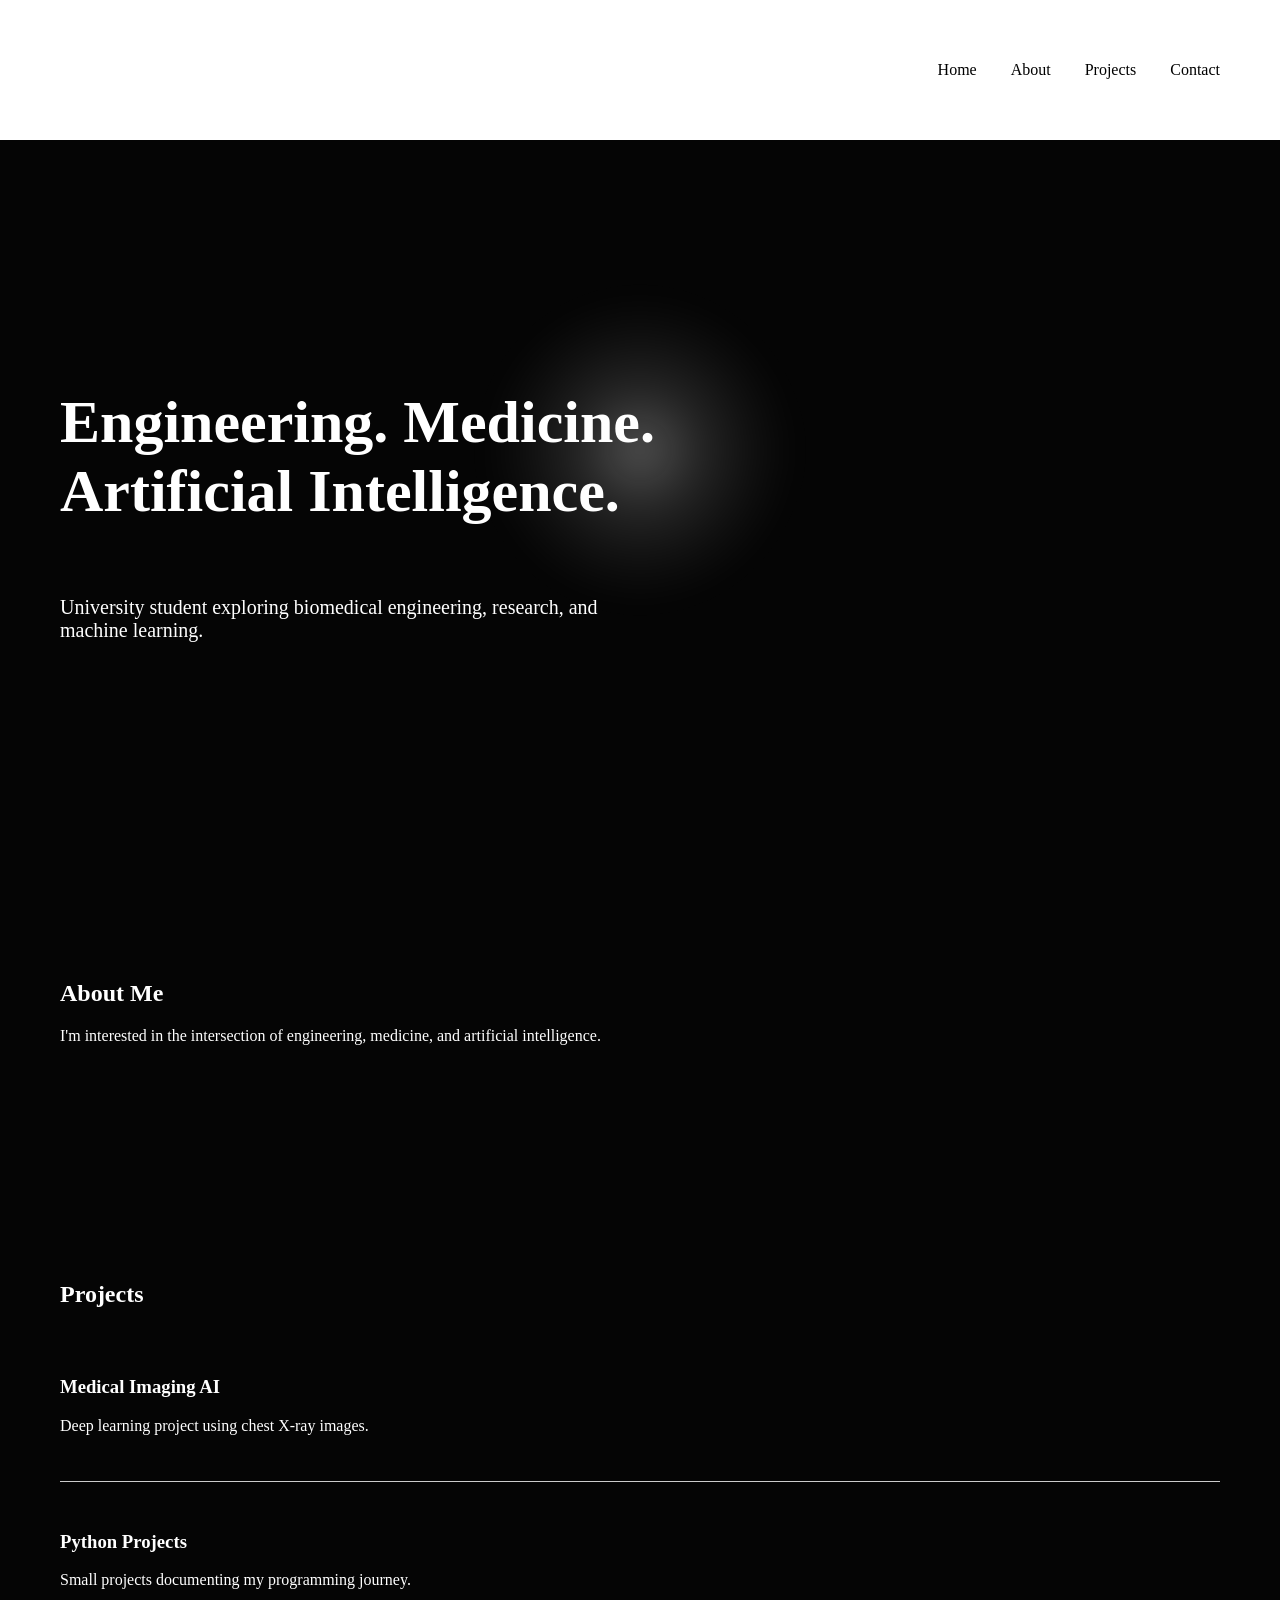
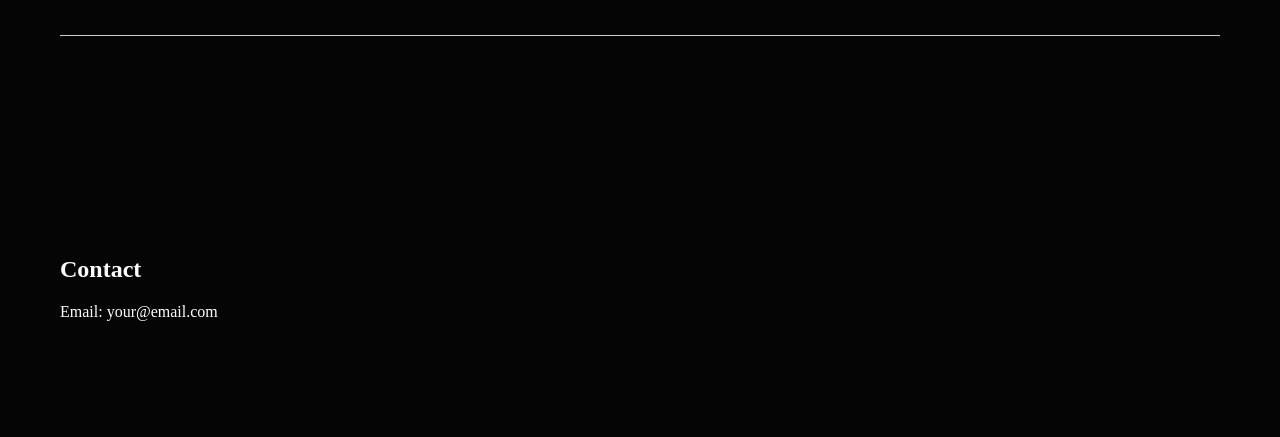
==== index.html @ ec8808eb "light" ====
<!DOCTYPE html>

<html lang="en">

<head>
    <meta charset="UTF-8">
    <!-- ensures your text, including special characters and emojis, renders correctly in all browsers. -->
    <meta name="viewport" content="width=device-width, initial-scale=1.0">
    <!-- tells the browser to scale the page properly on mobile devices. -->
    <title>Marc Lopez</title>

    <link rel="stylesheet" href="../css/style.css">
</head>

<body>

    <header>
        <h1>Marc Lopez</h1>
        <nav>
            <a href="/">Home</a>
            <a href="/webpages/about.html">About</a>
            <a href="#projects">Projects</a>
            <a href="#contact">Contact</a>
        </nav>
    </header>

    <main>
        <div class="cursor-light">
            
        </div>
        <section class="hero">
            <h2>Engineering. Medicine. Artificial Intelligence.</h2>

            <p>
                University student exploring biomedical engineering,
                research, and machine learning.
            </p>
        </section>

        <section id="about">
            <h2>About Me</h2>

            <p>
                I'm interested in the intersection of engineering,
                medicine, and artificial intelligence.
            </p>
        </section>

        <section id="projects">
            <h2>Projects</h2>

            <div class="project">
                <h3>Medical Imaging AI</h3>
                <p>Deep learning project using chest X-ray images.</p>
            </div>

            <div class="project">
                <h3>Python Projects</h3>
                <p>Small projects documenting my programming journey.</p>
            </div>

        </section>

        <section id="contact">
            <h2>Contact</h2>

            <p>Email: your@email.com</p>
        </section>

    </main>
    <script src="js-scripts/main.js"></script>
</body>
</html>
---- css/style.css ----
header, main, footer {
    position: relative;
    z-index: 1;
}

body {
    min-height: 100vh;
    margin: 0;
    background-color: #050505;
    color: white;
    overflow-x: hidden;
}

header {
    display: flex;
    justify-content: space-between;
    align-items: center;

    padding: 30px 60px;

    background-color: white;
}

nav a {
    margin-left: 30px;

    color: black;
    text-decoration: none;
}

.hero {
    min-height: 80vh;

    display: flex;
    flex-direction: column;
    justify-content: center;

    padding: 0 60px;
}

.hero h2 {
    font-size: 60px;

    max-width: 800px;
}

.hero p {
    font-size: 20px;

    max-width: 600px;
}

section {
    padding: 100px 60px;
}

.project {
    padding: 30px 0;

    border-bottom: 1px solid #ccc;
}

.cursor-light {
    position: fixed;
    top: 0;
    left: 0;

    width: 300px;
    height: 300px;
    border-radius: 50%;

    background: radial-gradient(
        circle,
        rgba(255, 255, 255, 0.3) 0%,
        rgba(255, 255, 255, 0.12) 30%,
        rgba(255, 255, 255, 0.04) 55%,
        transparent 75%
    );

    filter: blur(15px);

    /* Centers the circle on the cursor */
    transform: translate(-50%, -50%);

    /* Prevents it from blocking buttons and links */
    pointer-events: none;

    z-index: 0;

    animation: pulse-light 2.5s ease-in-out infinite;
}

@keyframes pulse-light {
    0%,
    100% {
        opacity: 0.65;
        scale: 0.9;
    }

    50% {
        opacity: 1;
        scale: 1.15;
    }
}
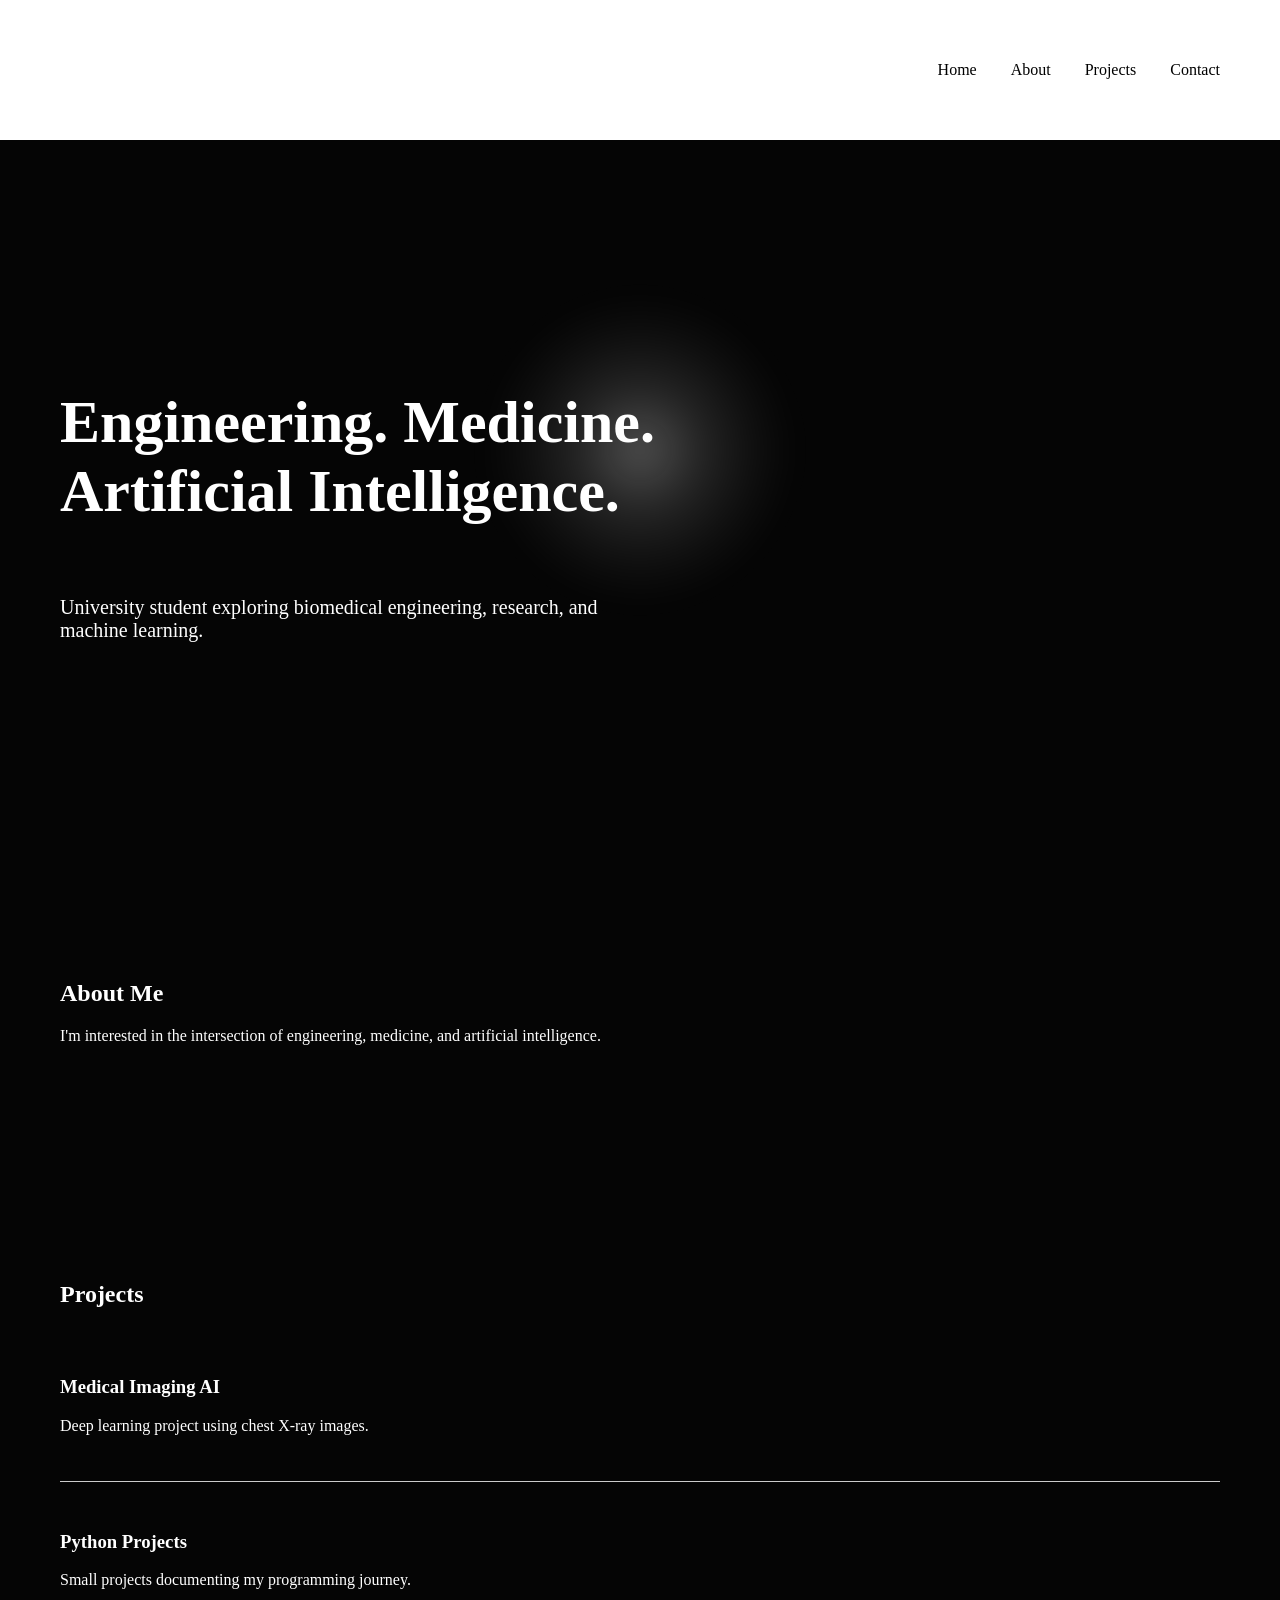
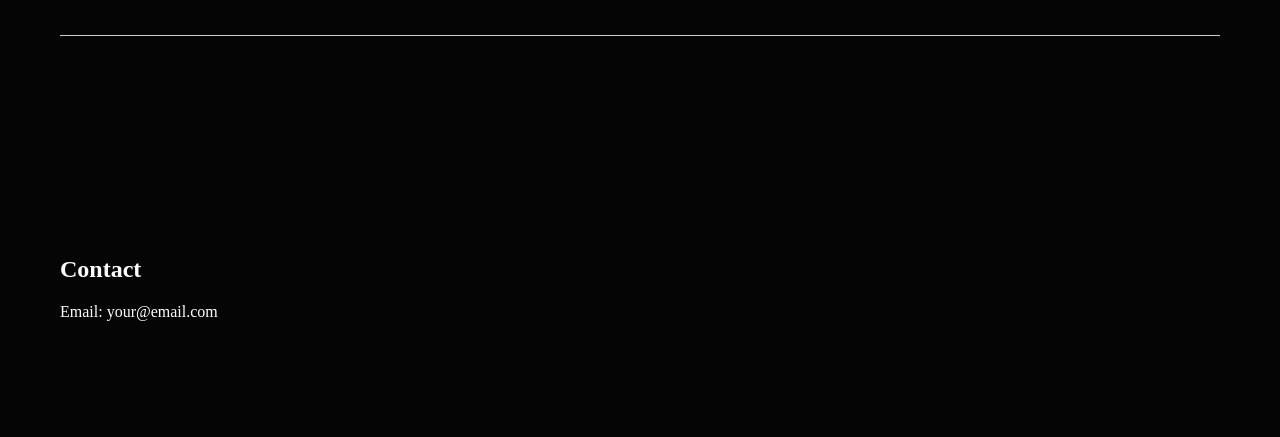
==== commit 971f7189: "test" ====
--- a/index.html
+++ b/index.html
@@ -13,7 +13,7 @@
 </head>
 
 <body>
-
+    <div class="cursor-light"></div>
     <header>
         <h1>Marc Lopez</h1>
         <nav>
@@ -25,9 +25,7 @@
     </header>
 
     <main>
-        <div class="cursor-light">
-            
-        </div>
+        
         <section class="hero">
             <h2>Engineering. Medicine. Artificial Intelligence.</h2>
 
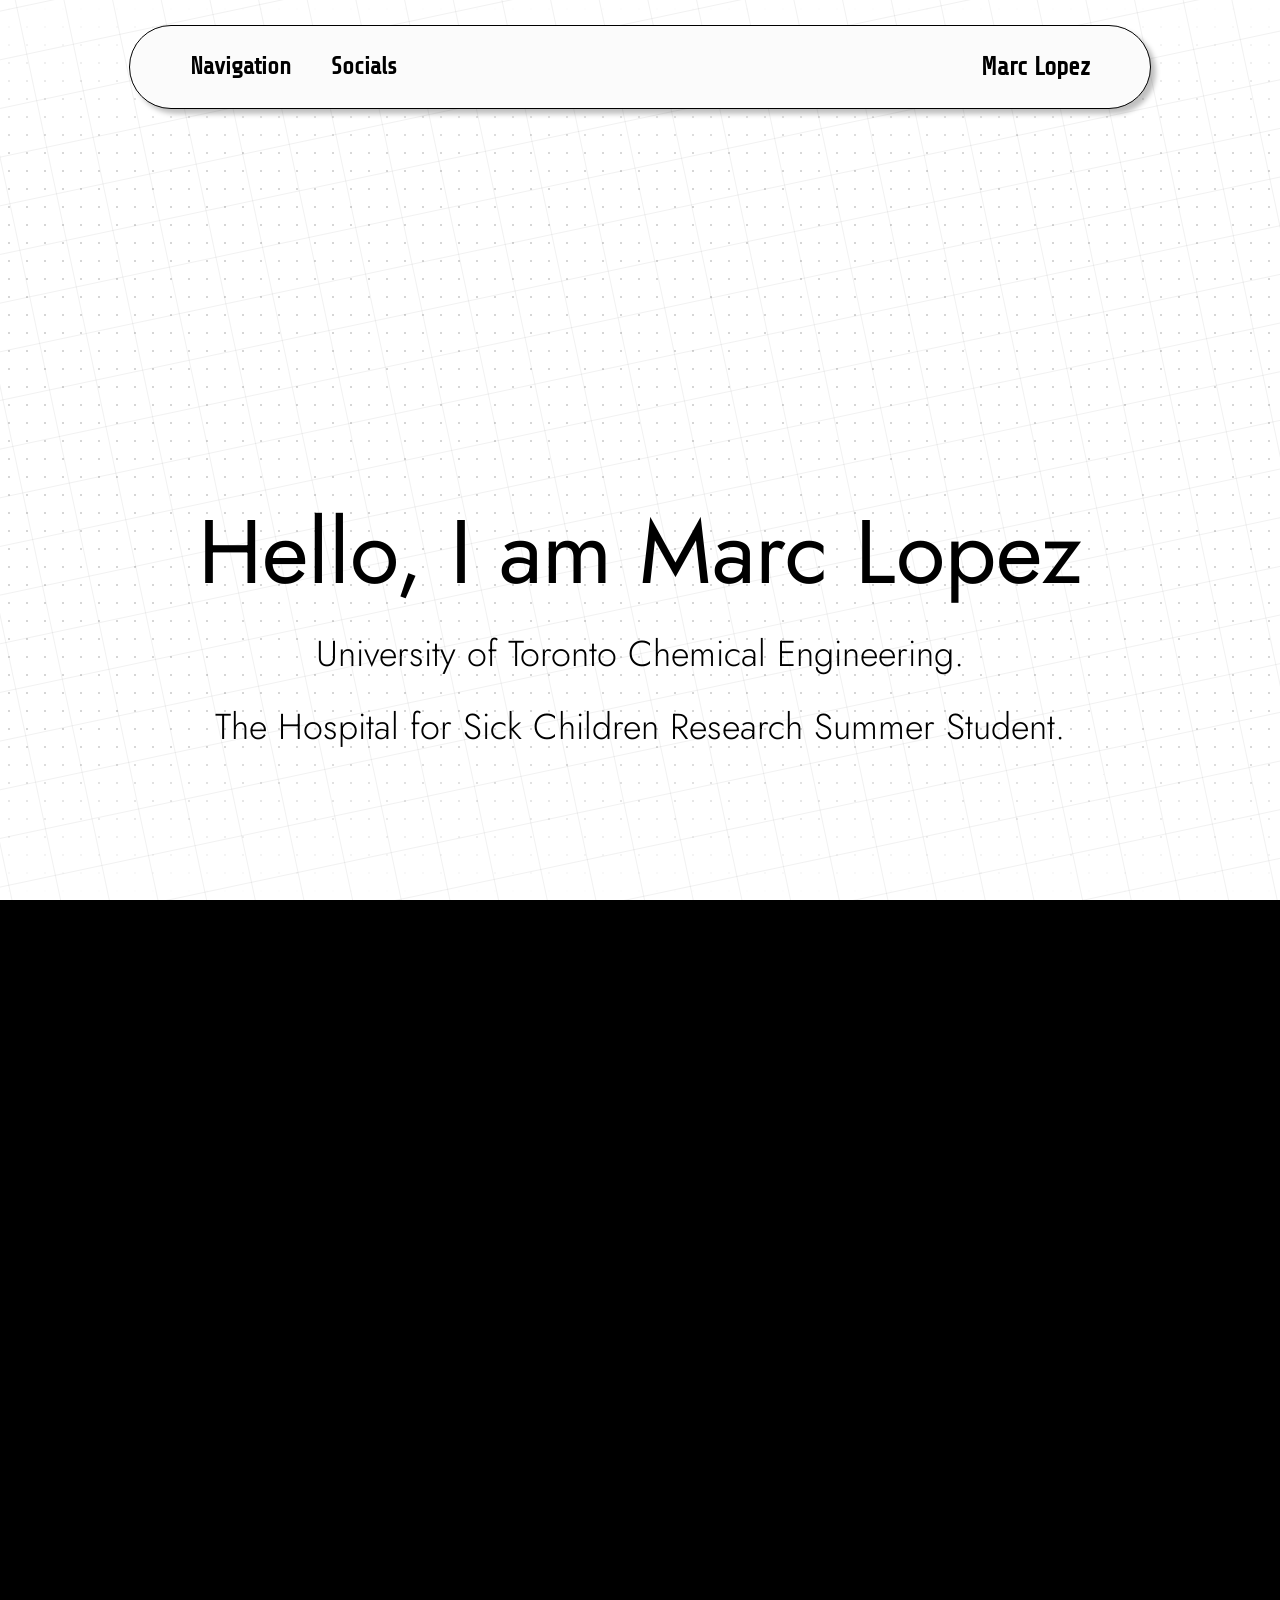
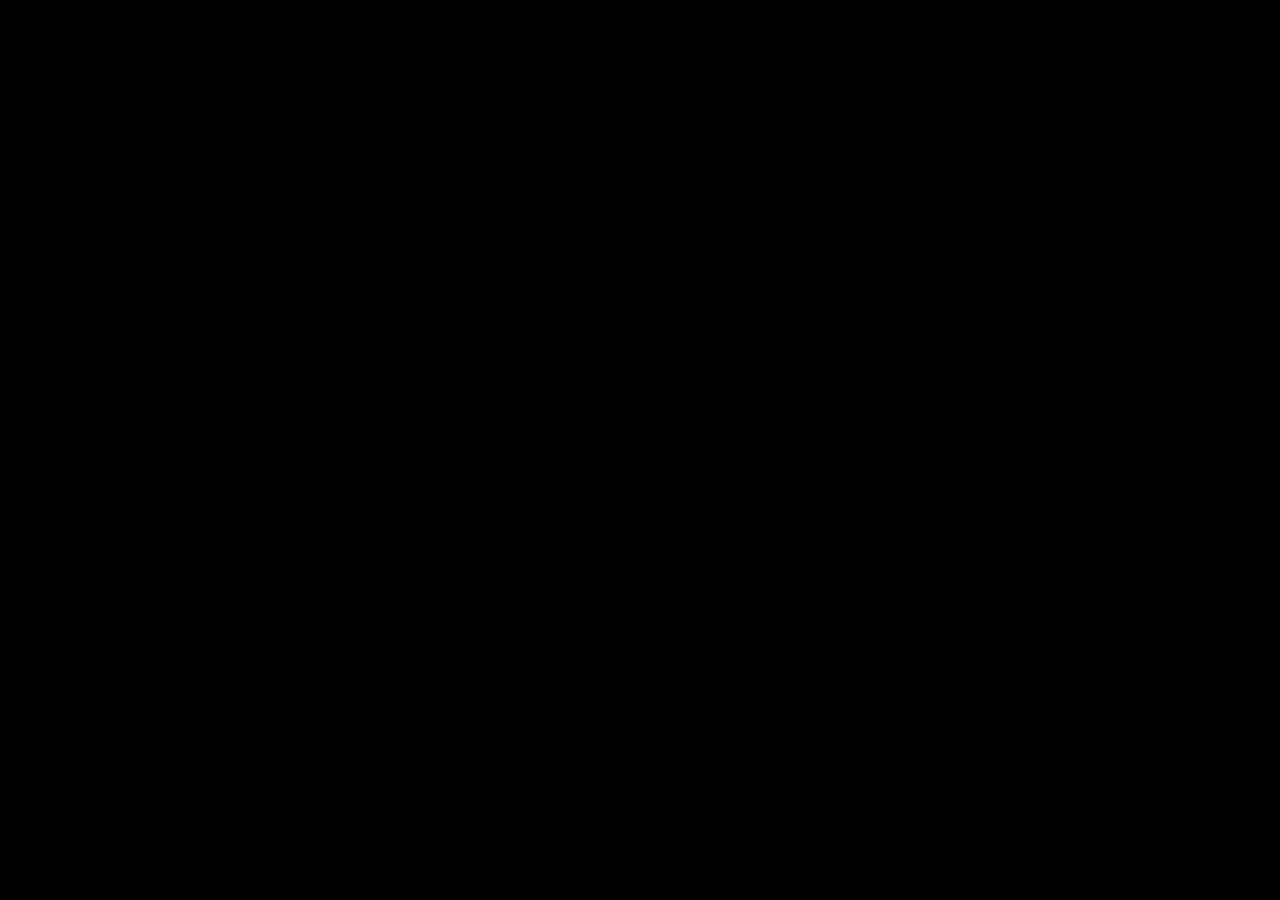
==== commit 45103818: "new" ====
--- a/index.html
+++ b/index.html
@@ -1,71 +1,71 @@
 <!DOCTYPE html>
 
 <html lang="en">
+    <head>
+        <!-- Title Properties-->
+        <title>
+            Marc Lopez
+        </title>
+        <link rel="icon" type="image/png" href="icons/favicon.png">
 
-<head>
-    <meta charset="UTF-8">
-    <!-- ensures your text, including special characters and emojis, renders correctly in all browsers. -->
-    <meta name="viewport" content="width=device-width, initial-scale=1.0">
-    <!-- tells the browser to scale the page properly on mobile devices. -->
-    <title>Marc Lopez</title>
+        <!-- External Files -->
+        <link rel="stylesheet" href="css/header.css">
+        <link rel="stylesheet" href="css/sections.css">
+        <link rel="stylesheet" href="css/images.css">
+        <link rel="stylesheet" href="css/about-section.css">
+        
+        <!-- Font Imports -->
+        <link rel="preconnect" href="https://fonts.googleapis.com">
+        <link rel="preconnect" href="https://fonts.gstatic.com" crossorigin>
+        <link href="https://fonts.googleapis.com/css2?family=IBM+Plex+Mono:ital,wght@0,100;0,200;0,300;0,400;0,500;0,600;0,700;1,100;1,200;1,300;1,400;1,500;1,600;1,700&family=Inter:ital,opsz,wght@0,14..32,100..900;1,14..32,100..900&family=Jost:ital,wght@0,100..900;1,100..900&family=Roboto:ital,wght@0,100..900;1,100..900&family=Share+Tech&display=swap" rel="stylesheet">
+    </head> 
+    <body>
+        <div class="grid-background"></div>
+        <header>
+            <div class="dropdowns">
+                <div class="navigation-dropdown-menu">
+                    Navigation
+                    <div class="content">
+                        <a>About</a>
+                        <a>Experience</a>
+                        <a>Projects</a>
+                        <a>Skills</a>
+                    </div>
+                </div>
+                <div class="socials-dropdown-menu">
+                    Socials
+                    <div class="content">
+                        <div class="linkedin">
+                            <img class="linkedin-logo" src="icons/linkedin.png">
+                            <a href="https://www.linkedin.com/in/marc-kristian-lopez-615591347/" target="_blank">LinkedIn</a>
+                        </div>
+                        <div class="github">
+                            <img class="github-logo" src="icons/github.png">
+                            <a href="https://github.com/marckristianlopez08-tech" target="_blank">GitHub</a>
+                        </div>
+                        <div class="instagram">
+                            <img class="instagram-logo" src="icons/instagram.png">
+                            <a href="https://www.instagram.com/marclop._/" target="_blank">Instagram</a>
+                        </div>
+                    </div>
+                </div>
+            </div>
+            <h1>
+                Marc Lopez
+            </h1>
+        </header>
 
-    <link rel="stylesheet" href="../css/style.css">
-</head>
+        <main>
+            <section class="about">
+                <h1>Hello, I am Marc Lopez</h1>
+                <h2>University of Toronto Chemical Engineering.</h2>
+                <h2>The Hospital for Sick Children Research Summer Student.</h2>
+            </section>
+            <section>
 
-<body>
-    <div class="cursor-light"></div>
-    <header>
-        <h1>Marc Lopez</h1>
-        <nav>
-            <a href="/">Home</a>
-            <a href="/webpages/about.html">About</a>
-            <a href="#projects">Projects</a>
-            <a href="#contact">Contact</a>
-        </nav>
-    </header>
+            </section>
+        </main>
 
-    <main>
-        
-        <section class="hero">
-            <h2>Engineering. Medicine. Artificial Intelligence.</h2>
+    </body>
 
-            <p>
-                University student exploring biomedical engineering,
-                research, and machine learning.
-            </p>
-        </section>
-
-        <section id="about">
-            <h2>About Me</h2>
-
-            <p>
-                I'm interested in the intersection of engineering,
-                medicine, and artificial intelligence.
-            </p>
-        </section>
-
-        <section id="projects">
-            <h2>Projects</h2>
-
-            <div class="project">
-                <h3>Medical Imaging AI</h3>
-                <p>Deep learning project using chest X-ray images.</p>
-            </div>
-
-            <div class="project">
-                <h3>Python Projects</h3>
-                <p>Small projects documenting my programming journey.</p>
-            </div>
-
-        </section>
-
-        <section id="contact">
-            <h2>Contact</h2>
-
-            <p>Email: your@email.com</p>
-        </section>
-
-    </main>
-    <script src="js-scripts/main.js"></script>
-</body>
 </html>
--- a/css/header.css
+++ b/css/header.css
@@ -0,0 +1,119 @@
+body {
+    background-color: black;
+    margin: 0;
+    padding-bottom: 2500px
+}
+
+header {
+    background-color: rgb(251, 251, 251);
+    padding: 10px 60px;
+    width: min(900px, calc(100% - 40px));
+    display: grid;
+    align-items: center; 
+    grid-template-columns: 1fr auto 1fr;
+    flex-wrap: nowrap;
+    position: fixed;
+
+    border-radius: 45px;
+    border-style: solid;
+    border-width: 1px;
+    border-color: black;
+    box-shadow: 5px 5px 5px rgba(5,5,5, 0.25);
+
+
+    top: 25px;
+    left: 50%;
+    transform: translateX(-50%);
+
+    z-index: 200;
+ 
+}
+
+.dropdowns {
+    grid-column: 1;
+    display: flex;
+    align-items: center;
+    gap: 40px;
+}
+
+header h1 {
+    grid-column: 3;
+    font-size: 25px;
+    font-family: 'Share Tech';
+    color: black;
+    text-align: right;
+    
+
+}
+
+.navigation-dropdown-menu,
+.socials-dropdown-menu 
+{
+    font-size: 24px;
+    font-family: 'Share Tech';
+    font-weight: 700;
+
+    color: black;
+    text-decoration: none;
+
+}
+
+.navigation-dropdown-menu:hover .content,
+.socials-dropdown-menu:hover .content 
+{
+    visibility: visible;
+    opacity: 1;
+
+}
+
+.navigation-dropdown-menu .content,
+.socials-dropdown-menu .content 
+{
+    background-color: rgb(251, 251, 251);
+    position: absolute;
+    color: black;
+    padding: 10px 15px;
+    min-width: 100px;
+    border: solid 1px;
+    box-shadow: 2px 2px 5px rgba(0, 0, 0, 0.8);
+    border-radius: 5px;
+    visibility: hidden;
+    opacity: 0;
+    transition: opacity 0.45s ease, transform 0.45s ease;
+}
+
+header a {
+    display: block;
+
+    font-size: 24px;
+    font-family: 'Jost';
+    font-weight: 400;
+
+    color: black;
+    text-decoration: none;
+
+    cursor: pointer;
+    margin-top: 6px;
+    margin-bottom: 6px;
+}
+
+.linkedin-logo,
+.github-logo,
+.instagram-logo {
+    height: 24px;
+    transition: opacity 0.2s;
+}
+
+
+.linkedin, .github, .instagram {
+    display: flex;
+    align-items: center;
+    gap: 6px;
+}
+
+.linkedin:hover, .github:hover, .instagram:hover {
+    opacity: 0.4;
+    transition: 0.15s;
+}
+
+
--- a/css/sections.css
+++ b/css/sections.css
@@ -0,0 +1,51 @@
+.grid-background {
+    position: fixed;
+    inset: 0;
+    z-index: -2;
+    overflow: hidden;
+    background: white;
+}
+
+.grid-background::before {
+    content: "";
+    position: absolute;
+    inset: -40%;
+
+    background-image:
+        linear-gradient(
+            rgba(0, 0, 0, 0.055) 1px,
+            transparent 1px
+        ),
+        linear-gradient(
+            90deg,
+            rgba(0, 0, 0, 0.055) 1px,
+            transparent 1px
+        );
+
+    background-size: 34px 34px;
+
+    transform: rotate(-12deg) scale(1.4);
+    transform-origin: center;
+}
+
+.grid-background::after {
+    content: "";
+    position: absolute;
+    inset: 0;
+
+    background-image: radial-gradient(
+        circle,
+        rgba(0, 0, 0, 0.16) 1px,
+        transparent 1.5px
+    );
+
+    background-size: 18px 18px;
+
+    mask-image: linear-gradient(
+        to bottom,
+        transparent 0%,
+        black 18%,
+        black 82%,
+        transparent 100%
+    );
+}
--- a/css/images.css
+++ b/css/images.css
@@ -0,0 +1,5 @@
+.linkedin-logo,
+.github-logo,
+.instagram-logo {
+    height: 24px;
+}
--- a/css/about-section.css
+++ b/css/about-section.css
@@ -0,0 +1,29 @@
+main {
+    position: absolute;
+    top: 150px;
+    left: 0;
+    width: 100%;
+}
+
+.about {
+    display: flex;
+    flex-direction: column;
+    justify-content: center;
+    align-items: center;
+    background-color: none;
+    height: 950px;
+}
+
+.about h1{
+    font-size: 90px;
+    font-weight: 400;
+    font-family: 'Jost';
+    margin: 0;
+}
+
+.about h2{
+    font-size: 36px;
+    font-family: 'Jost';
+    font-weight: 300;
+    margin: 10px;
+}
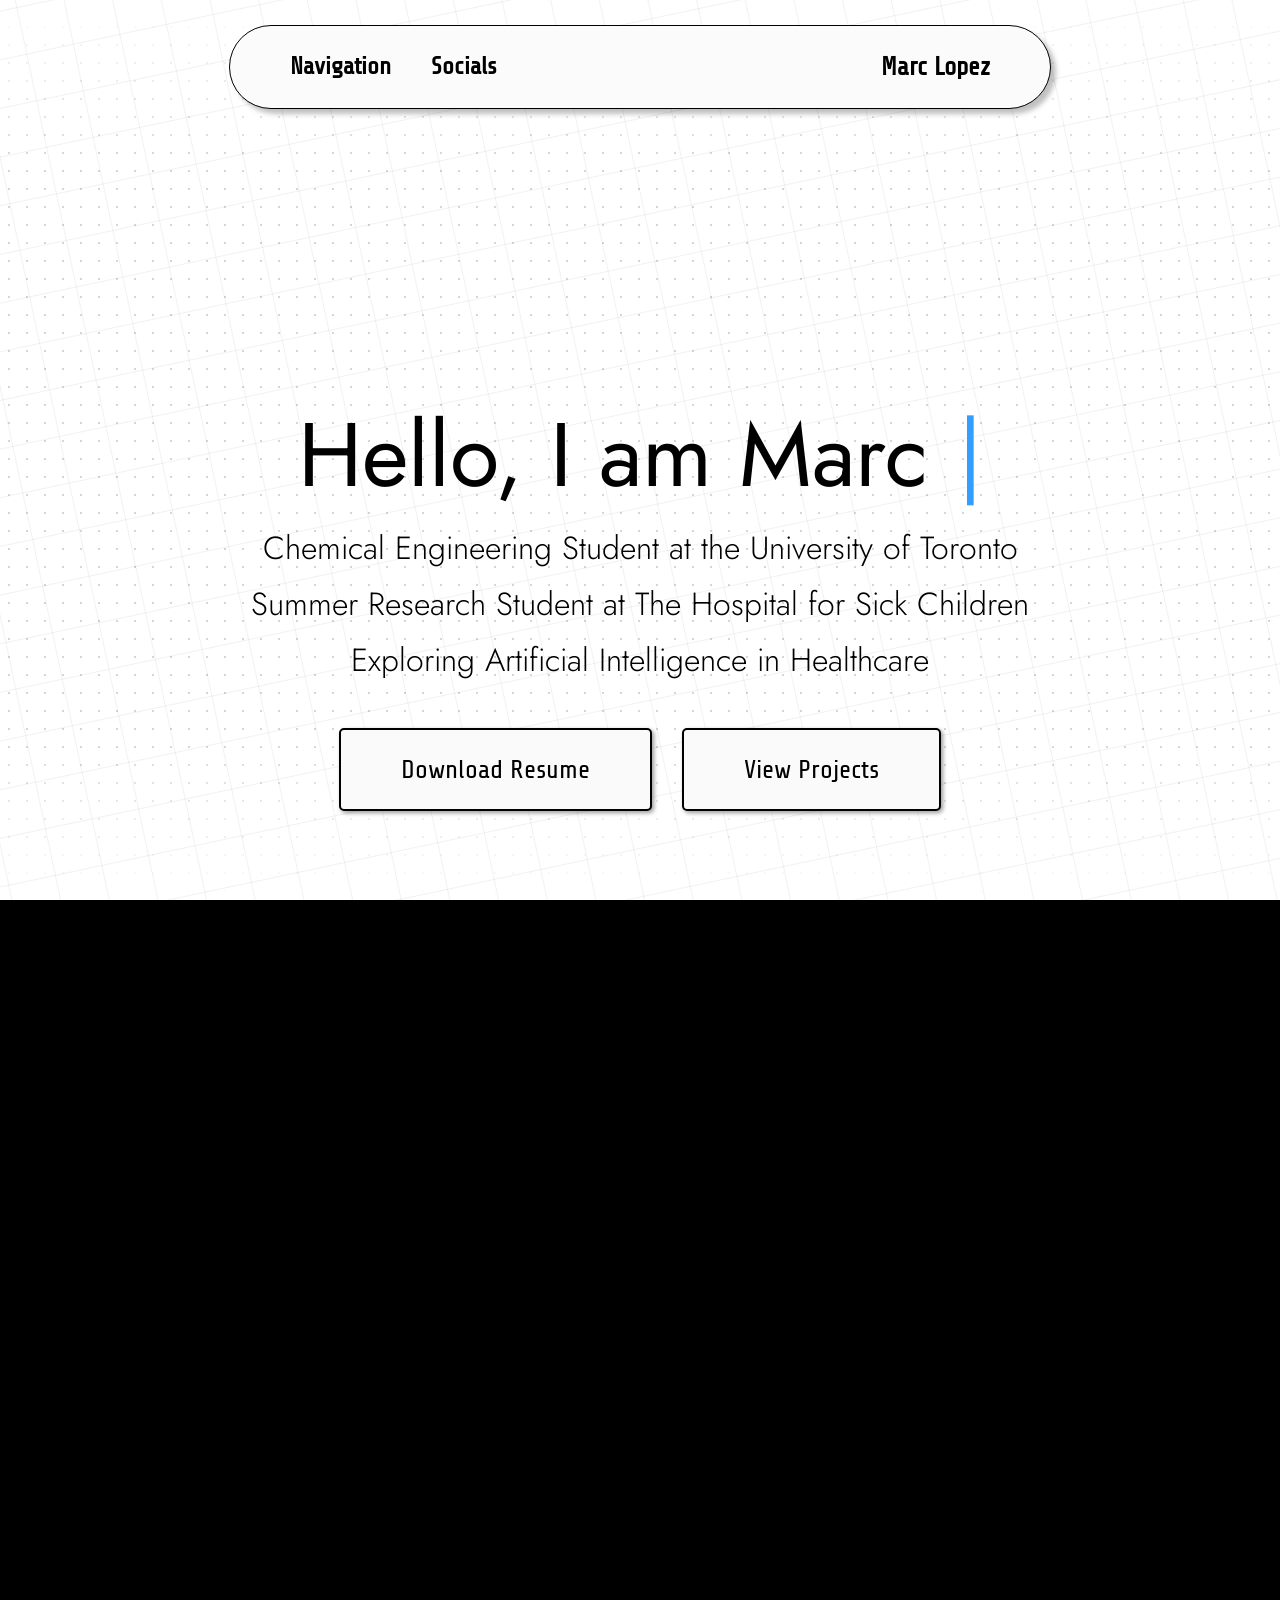
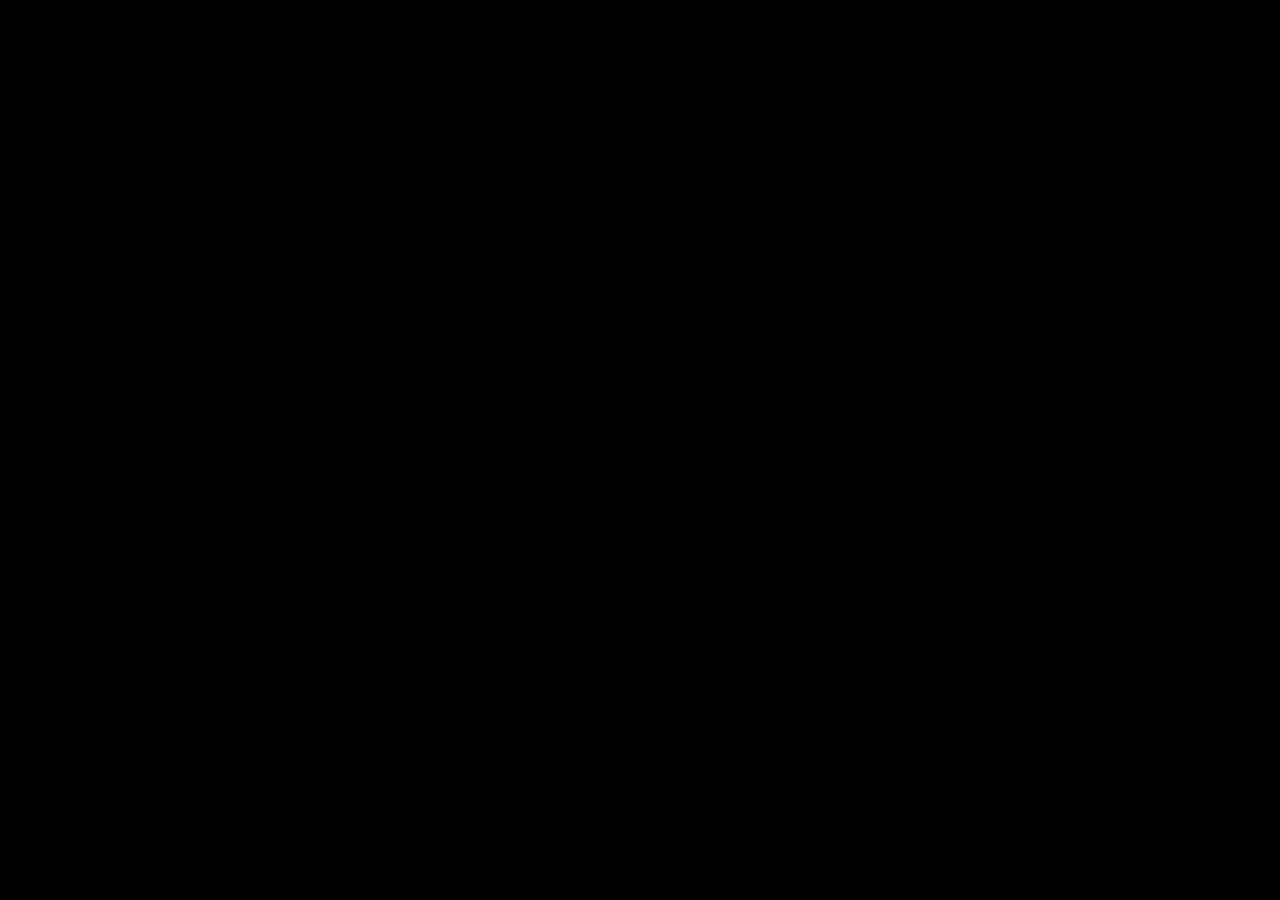
==== commit fc4b926d: "New Website" ====
--- a/index.html
+++ b/index.html
@@ -13,6 +13,9 @@
         <link rel="stylesheet" href="css/sections.css">
         <link rel="stylesheet" href="css/images.css">
         <link rel="stylesheet" href="css/about-section.css">
+        <link rel="stylesheet" href="css/experience-section.css">
+        <link rel="stylesheet" href="css/aesthetics.css">
+
         
         <!-- Font Imports -->
         <link rel="preconnect" href="https://fonts.googleapis.com">
@@ -57,15 +60,44 @@
 
         <main>
             <section class="about">
-                <h1>Hello, I am Marc Lopez</h1>
-                <h2>University of Toronto Chemical Engineering.</h2>
-                <h2>The Hospital for Sick Children Research Summer Student.</h2>
+                <h1>
+                    <span id="typing-text"></span><span class="cursor">|</span>
+                </h1>
+                <h2>Chemical Engineering Student at the University of Toronto</h2>
+                <h2>Summer Research Student at The Hospital for Sick Children</h2>
+                <h2>Exploring Artificial Intelligence in Healthcare</h2>
+                <div class="about-buttons">
+                    <button class="download-resume" 
+                    onclick="downloadPdf()">
+                        Download Resume
+                    </button>
+                    <button class="project-direct">
+                        View Projects
+                    </button>
+                </div>
             </section>
-            <section>
-
+            <section class="Experience">
+                <h1></h1>
             </section>
         </main>
+        <script src="/js-scripts/main.js"></script>
+        <script>
+            const text = "Hello, I am Marc Lopez";
+            const typingText = document.getElementById("typing-text");
 
+            let index = 0;
+
+            function typeText() {
+                if (index < text.length) {
+                    typingText.textContent += text[index];
+                    index++;
+                    setTimeout(typeText, 100);
+                }
+                else {
+                    
+                }
+            }
+            typeText();
+        </script>
     </body>
-
 </html>
--- a/css/header.css
+++ b/css/header.css
@@ -7,7 +7,7 @@
 header {
     background-color: rgb(251, 251, 251);
     padding: 10px 60px;
-    width: min(900px, calc(100% - 40px));
+    width: min(700px, calc(100% - 40px));
     display: grid;
     align-items: center; 
     grid-template-columns: 1fr auto 1fr;
--- a/css/about-section.css
+++ b/css/about-section.css
@@ -11,7 +11,7 @@
     justify-content: center;
     align-items: center;
     background-color: none;
-    height: 950px;
+    height: 900px;
 }
 
 .about h1{
@@ -22,8 +22,40 @@
 }
 
 .about h2{
-    font-size: 36px;
+    font-size: 32px;
     font-family: 'Jost';
     font-weight: 300;
-    margin: 10px;
+    margin: 5px;
+}
+
+.about-buttons {
+    display: flex;
+    margin-top: 15px;
+    gap: 30px;
+}
+
+.download-resume, .project-direct {
+    margin-top: 25px;
+    padding: 25px 60px;
+    font-size: 26px;
+    font-family: 'Share Tech';
+    border-radius: 5px;
+    border-style: solid;
+    border-color: black;
+    background-color: rgb(250,250,250);
+    box-shadow: 2px 2px 4px rgba(5,5,5,0.4);
+
+    cursor: pointer;
+    transition: opacity 0.3s, background-color 0.3s, color 0.3s, border-color 0.3s;
+}
+
+.download-resume:hovexwr, .project-direct:hover {
+    opacity: 0.4;
+}
+
+.download-resume:active, .project-direct:active {
+    transform: scale(0.98);
+    background-color: rgb(35, 134, 239);
+    color: white;
+    border-color: white;
 }
--- a/css/aesthetics.css
+++ b/css/aesthetics.css
@@ -0,0 +1,16 @@
+.cursor {
+    display: inline-block;
+    margin-left: 3px;
+    color: rgb(50, 159, 255);
+    animation: blink 0.7s infinite;
+}
+
+@keyframes blink {
+    0%, 50% {
+        opacity: 1;
+    }
+
+    51%, 100% {
+        opacity: 0;
+    }
+}
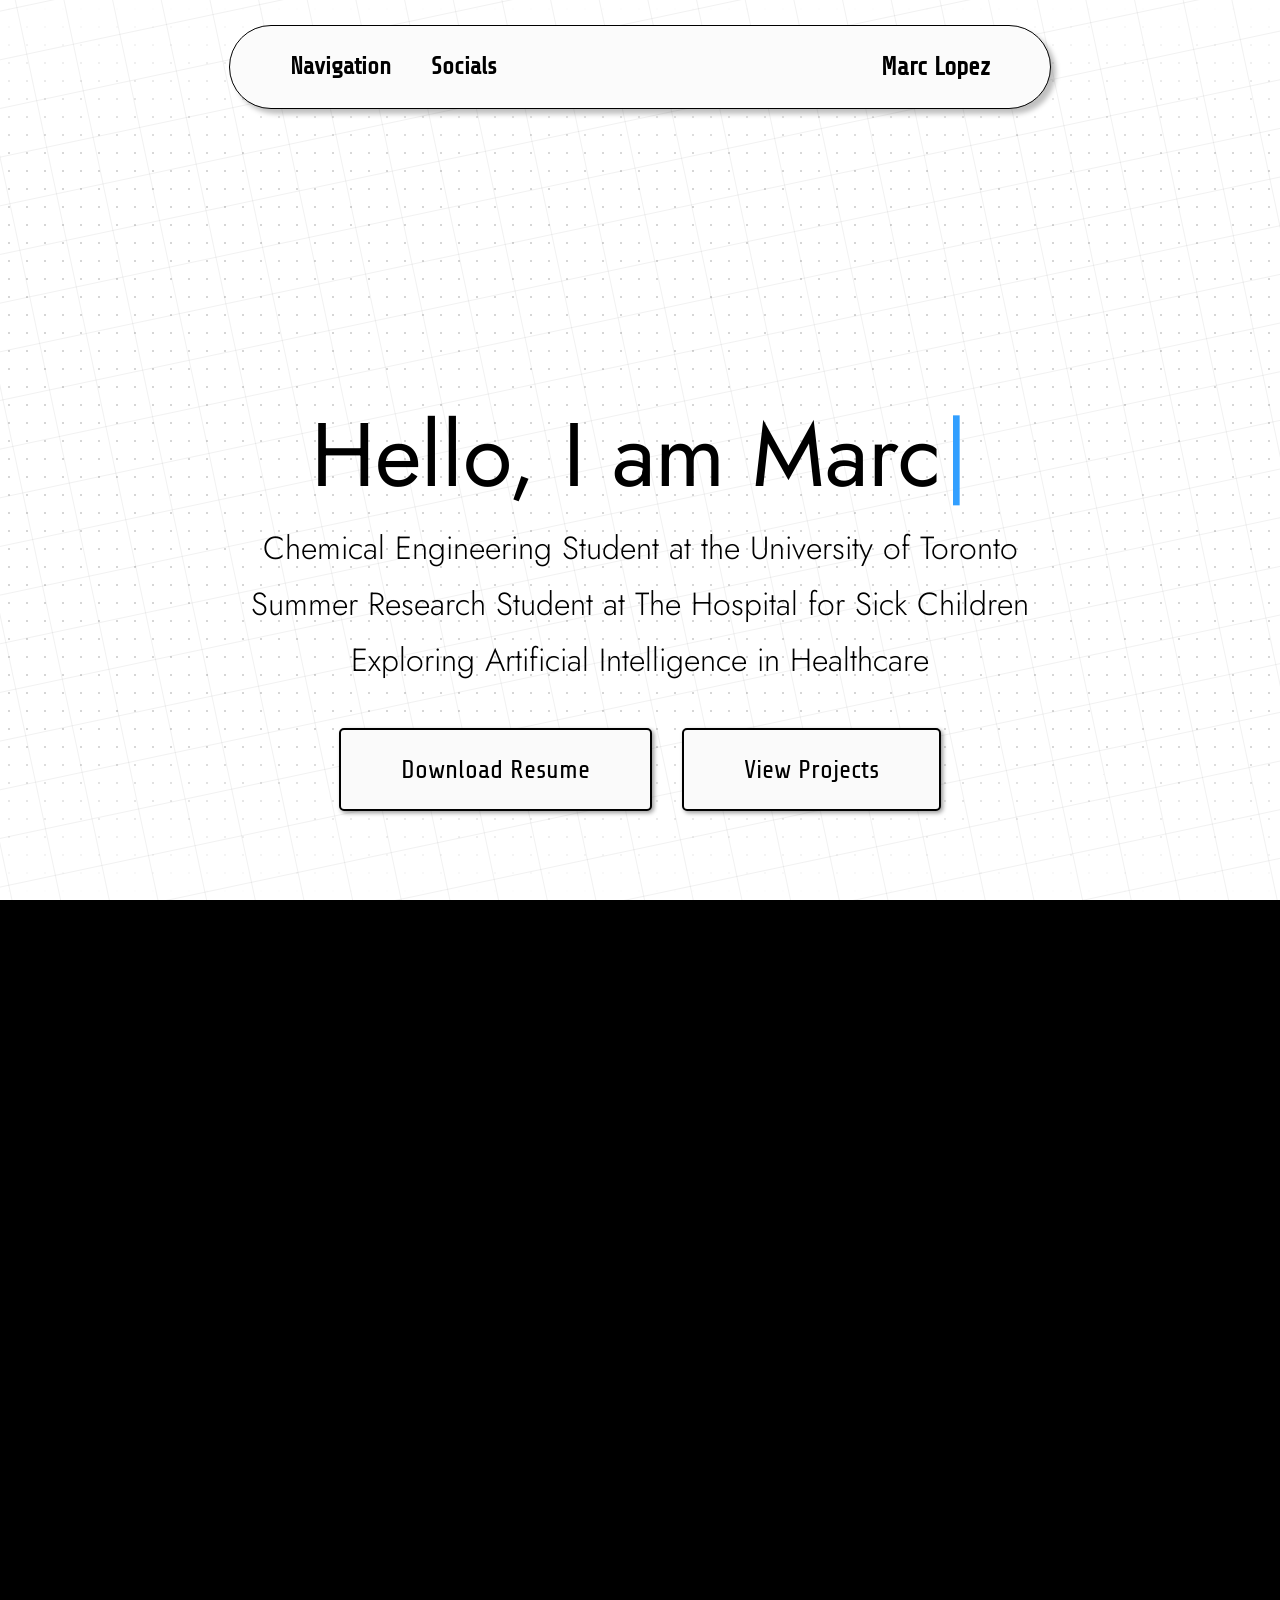
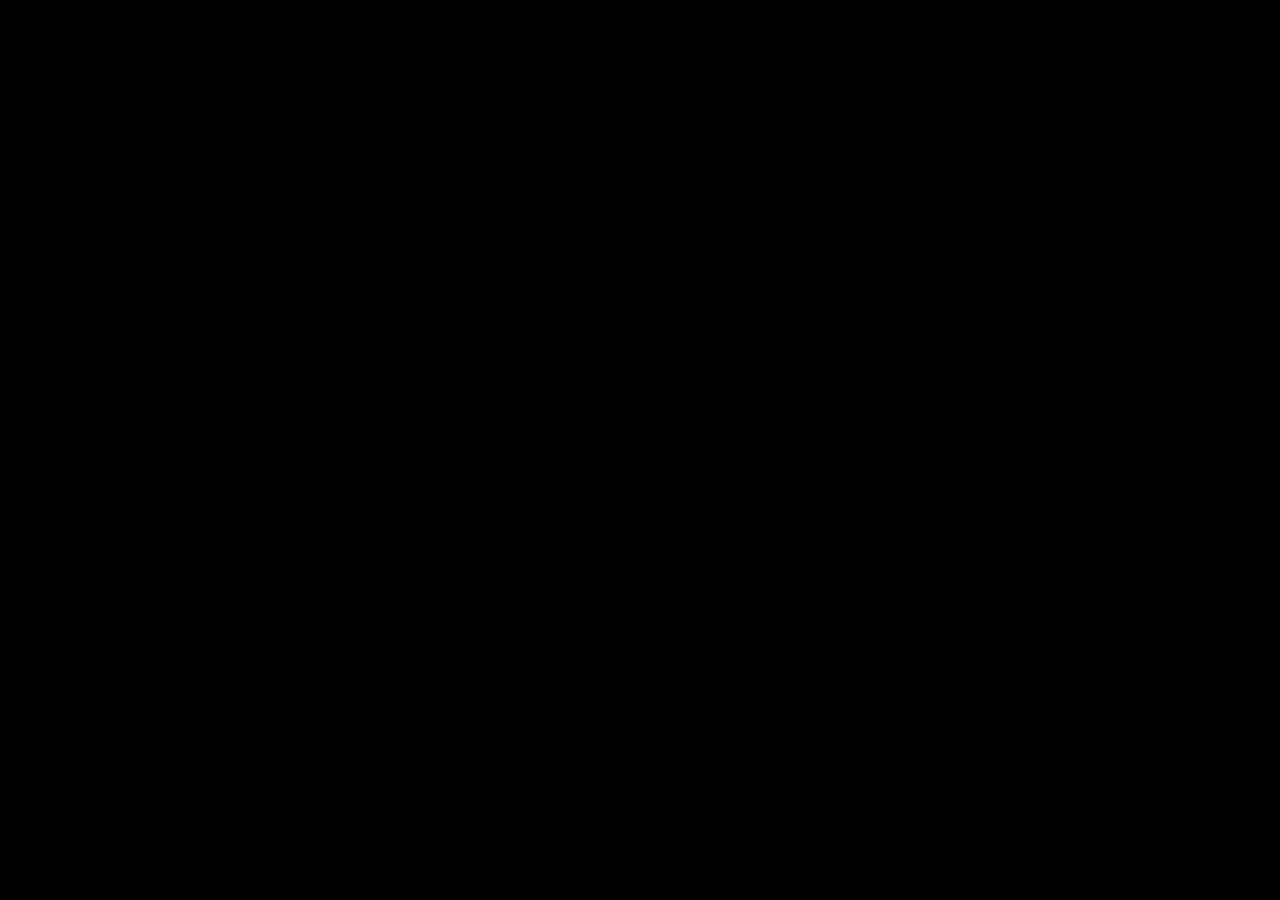
==== commit adc59649: "Test" ====
--- a/index.html
+++ b/index.html
@@ -12,7 +12,7 @@
         <link rel="stylesheet" href="css/header.css">
         <link rel="stylesheet" href="css/sections.css">
         <link rel="stylesheet" href="css/images.css">
-        <link rel="stylesheet" href="css/about-section.css">
+        <link rel="stylesheet" href="css/about-section.css?v=2">
         <link rel="stylesheet" href="css/experience-section.css">
         <link rel="stylesheet" href="css/aesthetics.css">
 
--- a/css/about-section.css
+++ b/css/about-section.css
@@ -49,7 +49,7 @@
     transition: opacity 0.3s, background-color 0.3s, color 0.3s, border-color 0.3s;
 }
 
-.download-resume:hovexwr, .project-direct:hover {
+.download-resume:hover, .project-direct:hover {
     opacity: 0.4;
 }
 
